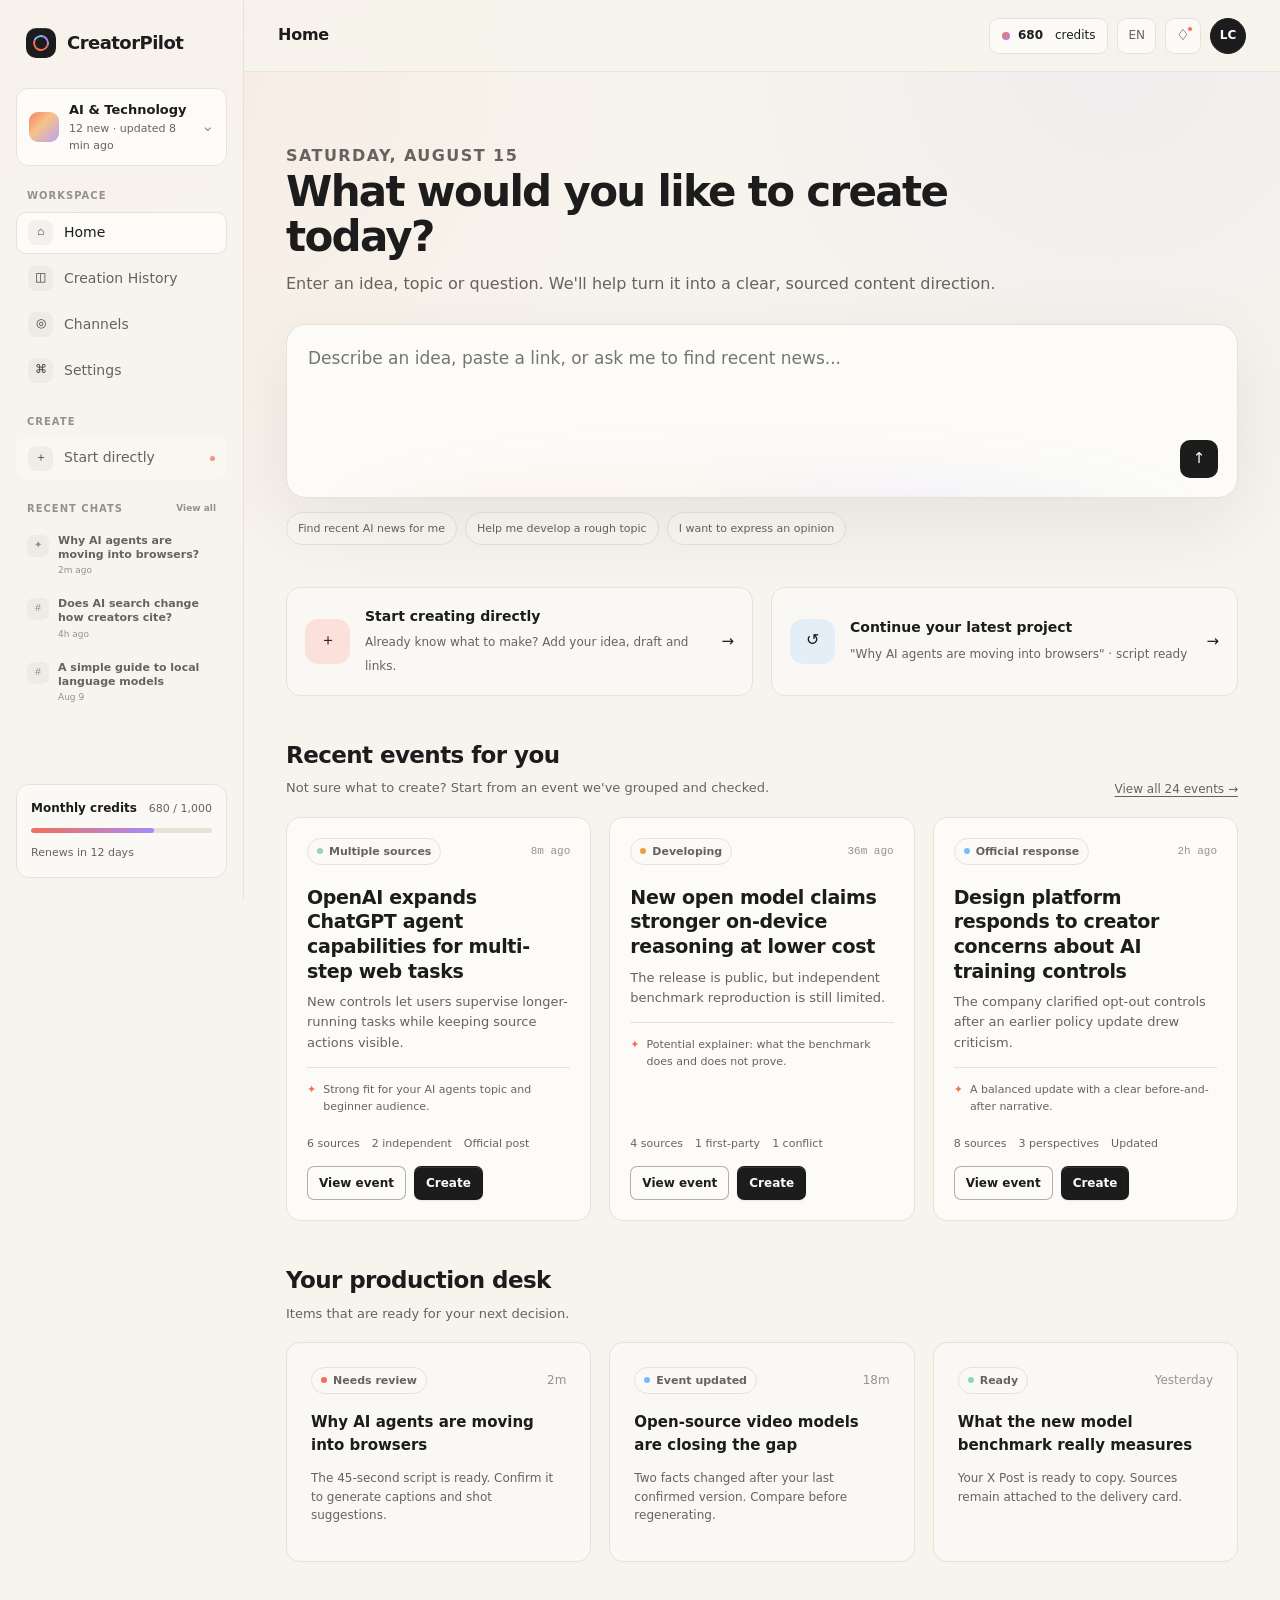
==== index.html @ 2d54c9e5 "Publish CreatorPilot prototype" ====
<!doctype html>
<html lang="en">
<head>
  <meta charset="utf-8">
  <meta name="viewport" content="width=device-width, initial-scale=1">
  <title>Home · CreatorPilot</title>
  <link rel="stylesheet" href="styles.css">
</head>
<body>
  <div class="app-shell" data-page="home">
    <aside id="sidebar"></aside>
    <div class="main-shell">
      <header id="topbar"></header>
      <main class="page">
        <section class="hero-home">
          <div class="hello">
            <p class="eyebrow">Saturday, August 15</p>
            <h2>What would you like to create today?</h2>
            <p>Enter an idea, topic or question. We'll help turn it into a clear, sourced content direction.</p>
          </div>
          <form class="chat-composer" action="chat.html">
            <textarea class="composer-input" aria-label="What would you like to create?" placeholder="Describe an idea, paste a link, or ask me to find recent news..."></textarea>
            <div class="composer-bottom only-send">
              <button class="send-button" type="submit" aria-label="Send">↑</button>
            </div>
          </form>
          <div class="prompt-row" aria-label="Suggested prompts">
            <button class="prompt-chip" data-fill-prompt>Find recent AI news for me</button>
            <button class="prompt-chip" data-fill-prompt>Help me develop a rough topic</button>
            <button class="prompt-chip" data-fill-prompt>I want to express an opinion</button>
          </div>
        </section>

        <div class="grid grid-2">
          <a class="card hover-card quick-action" href="direct-create.html">
            <span class="quick-icon coral">＋</span>
            <span class="quick-copy"><strong>Start creating directly</strong><span>Already know what to make? Add your idea, draft and links.</span></span>
            <span>→</span>
          </a>
          <a class="card hover-card quick-action" href="history.html">
            <span class="quick-icon sky">↺</span>
            <span class="quick-copy"><strong>Continue your latest project</strong><span>"Why AI agents are moving into browsers" · script ready</span></span>
            <span>→</span>
          </a>
        </div>

        <div class="section-head">
          <div><h3>Recent events for you</h3><p>Not sure what to create? Start from an event we've grouped and checked.</p></div>
          <a class="text-link" href="events.html">View all 24 events →</a>
        </div>
        <section class="grid grid-3">
          <article class="card card-solid event-card hover-card">
            <div class="event-meta"><span class="badge mint">Multiple sources</span><span class="micro faint mono">8m ago</span></div>
            <h4>OpenAI expands ChatGPT agent capabilities for multi-step web tasks</h4>
            <p>New controls let users supervise longer-running tasks while keeping source actions visible.</p>
            <div class="reason"><b>✦</b><span>Strong fit for your AI agents topic and beginner audience.</span></div>
            <div class="event-stats"><span>6 sources</span><span>2 independent</span><span>Official post</span></div>
            <div class="event-actions"><a class="btn btn-secondary btn-sm" href="event-detail.html">View event</a><a class="btn btn-primary btn-sm" href="direction.html">Create</a></div>
          </article>
          <article class="card card-solid event-card hover-card">
            <div class="event-meta"><span class="badge amber">Developing</span><span class="micro faint mono">36m ago</span></div>
            <h4>New open model claims stronger on-device reasoning at lower cost</h4>
            <p>The release is public, but independent benchmark reproduction is still limited.</p>
            <div class="reason"><b>✦</b><span>Potential explainer: what the benchmark does and does not prove.</span></div>
            <div class="event-stats"><span>4 sources</span><span>1 first-party</span><span>1 conflict</span></div>
            <div class="event-actions"><a class="btn btn-secondary btn-sm" href="event-detail.html">View event</a><a class="btn btn-primary btn-sm" href="direction.html">Create</a></div>
          </article>
          <article class="card card-solid event-card hover-card">
            <div class="event-meta"><span class="badge sky">Official response</span><span class="micro faint mono">2h ago</span></div>
            <h4>Design platform responds to creator concerns about AI training controls</h4>
            <p>The company clarified opt-out controls after an earlier policy update drew criticism.</p>
            <div class="reason"><b>✦</b><span>A balanced update with a clear before-and-after narrative.</span></div>
            <div class="event-stats"><span>8 sources</span><span>3 perspectives</span><span>Updated</span></div>
            <div class="event-actions"><a class="btn btn-secondary btn-sm" href="event-detail.html">View event</a><a class="btn btn-primary btn-sm" href="direction.html">Create</a></div>
          </article>
        </section>

        <div class="section-head"><div><h3>Your production desk</h3><p>Items that are ready for your next decision.</p></div></div>
        <section class="grid grid-3">
          <a class="card card-pad hover-card" href="video-delivery.html">
            <div class="row-between"><span class="badge coral">Needs review</span><span class="small faint">2m</span></div>
            <h4 style="margin:17px 0 6px">Why AI agents are moving into browsers</h4>
            <p class="small muted">The 45-second script is ready. Confirm it to generate captions and shot suggestions.</p>
          </a>
          <a class="card card-pad hover-card" href="project.html">
            <div class="row-between"><span class="badge sky">Event updated</span><span class="small faint">18m</span></div>
            <h4 style="margin:17px 0 6px">Open-source video models are closing the gap</h4>
            <p class="small muted">Two facts changed after your last confirmed version. Compare before regenerating.</p>
          </a>
          <a class="card card-pad hover-card" href="x-delivery.html">
            <div class="row-between"><span class="badge mint">Ready</span><span class="small faint">Yesterday</span></div>
            <h4 style="margin:17px 0 6px">What the new model benchmark really measures</h4>
            <p class="small muted">Your X Post is ready to copy. Sources remain attached to the delivery card.</p>
          </a>
        </section>
      </main>
    </div>
  </div>
  <script src="app.js"></script>
</body>
</html>
---- styles.css ----
:root {
  --canvas: #f7f4ed;
  --surface: #fcfbf8;
  --surface-soft: #f1eee7;
  --ink: #1c1c1c;
  --ink-strong: rgba(28, 28, 28, 0.83);
  --ink-muted: #66635f;
  --ink-faint: rgba(28, 28, 28, 0.46);
  --line: #e6e2d9;
  --line-strong: rgba(28, 28, 28, 0.34);
  --coral: #f36f56;
  --coral-soft: #fbe1d9;
  --peach: #f5b66e;
  --lilac: #a78bfa;
  --sky: #77bdfb;
  --mint: #8fd6b5;
  --amber: #e9a23b;
  --danger: #d95555;
  --sidebar: 244px;
  --topbar: 72px;
  --shadow-product: 0 24px 80px rgba(28, 28, 28, 0.08);
  --shadow-float: 0 12px 36px rgba(28, 28, 28, 0.1);
  --font-sans: Manrope, Inter, "Noto Sans SC", "PingFang SC", "Microsoft YaHei", system-ui, sans-serif;
  --font-mono: "IBM Plex Mono", "SFMono-Regular", Consolas, monospace;
}

* { box-sizing: border-box; }

html { min-width: 1100px; background: var(--canvas); }

body {
  margin: 0;
  color: var(--ink);
  background:
    radial-gradient(circle at 9% 4%, rgba(243, 111, 86, 0.07), transparent 26%),
    radial-gradient(circle at 87% 3%, rgba(167, 139, 250, 0.07), transparent 24%),
    var(--canvas);
  font-family: var(--font-sans);
  font-size: 15px;
  line-height: 1.55;
  -webkit-font-smoothing: antialiased;
}

a { color: inherit; text-decoration: none; }
button, input, textarea, select { font: inherit; }
button, a, [role="button"] { -webkit-tap-highlight-color: transparent; }
button { color: inherit; }

:focus-visible {
  outline: none;
  box-shadow: 0 0 0 3px rgba(119, 189, 251, 0.35) !important;
}

.app-shell { min-height: 100vh; }

.sidebar {
  position: fixed;
  inset: 0 auto 0 0;
  z-index: 30;
  width: var(--sidebar);
  padding: 22px 16px;
  border-right: 1px solid var(--line);
  background: rgba(247, 244, 237, 0.93);
  backdrop-filter: blur(18px);
}

.brand {
  display: flex;
  align-items: center;
  gap: 11px;
  height: 42px;
  padding: 0 10px;
  font-size: 18px;
  font-weight: 700;
  letter-spacing: -0.03em;
}

.brand-mark {
  position: relative;
  display: grid;
  width: 30px;
  height: 30px;
  place-items: center;
  overflow: hidden;
  border-radius: 10px;
  color: #fff;
  background: var(--ink);
  box-shadow: inset 0 0.5px 0 rgba(255,255,255,.28);
}

.brand-mark::after {
  content: "";
  width: 12px;
  height: 12px;
  border: 2px solid var(--coral);
  border-top-color: var(--sky);
  border-right-color: var(--lilac);
  border-radius: 50%;
  transform: rotate(-24deg);
}

.workspace-switcher {
  display: flex;
  align-items: center;
  gap: 10px;
  width: 100%;
  margin: 24px 0 18px;
  padding: 11px 12px;
  border: 1px solid var(--line);
  border-radius: 12px;
  background: var(--surface);
  cursor: pointer;
  text-align: left;
}

.workspace-dot {
  width: 30px;
  height: 30px;
  border-radius: 9px;
  background:
    linear-gradient(135deg, rgba(243,111,86,.88), rgba(245,182,110,.82) 42%, rgba(167,139,250,.8));
}

.workspace-copy { min-width: 0; flex: 1; }
.workspace-copy strong, .workspace-copy span { display: block; }
.workspace-copy strong { font-size: 13px; font-weight: 650; }
.workspace-copy span { color: var(--ink-muted); font-size: 11px; }

.nav-label {
  margin: 22px 11px 8px;
  color: var(--ink-faint);
  font-size: 10px;
  font-weight: 700;
  letter-spacing: .1em;
  text-transform: uppercase;
}

.nav-label-row { display: flex; align-items: center; justify-content: space-between; gap: 8px; }
.nav-label-row a { color: var(--ink-faint); font-size: 9px; font-weight: 650; letter-spacing: 0; text-transform: none; }
.nav-label-row a:hover { color: var(--ink); }

.nav-list { display: grid; gap: 4px; }

.nav-item {
  display: flex;
  align-items: center;
  gap: 11px;
  min-height: 42px;
  padding: 0 11px;
  border: 1px solid transparent;
  border-radius: 10px;
  color: var(--ink-muted);
  font-size: 14px;
  font-weight: 520;
  transition: 140ms ease;
}

.nav-item:hover { color: var(--ink); background: rgba(28,28,28,.035); }
.nav-item.active { color: var(--ink); border-color: var(--line); background: var(--surface); }
.nav-item.pinned-create { position: relative; background: rgba(252,251,248,.5); }
.nav-item.pinned-create::after { content: ""; position: absolute; right: 11px; width: 5px; height: 5px; border-radius: 50%; background: var(--coral); opacity: .72; }

.nav-icon {
  display: grid;
  width: 25px;
  height: 25px;
  place-items: center;
  border-radius: 8px;
  color: var(--ink-strong);
  background: rgba(28,28,28,.045);
  font-family: var(--font-mono);
  font-size: 12px;
}

.session-list { display: grid; gap: 3px; }
.session-item { display: flex; align-items: flex-start; gap: 9px; min-height: 48px; padding: 8px 10px; border: 1px solid transparent; border-radius: 10px; color: var(--ink-muted); transition: 140ms ease; }
.session-item:hover { color: var(--ink); background: rgba(28,28,28,.035); }
.session-item.active { color: var(--ink); border-color: var(--line); background: var(--surface); }
.session-icon { display: grid; flex: none; width: 22px; height: 22px; margin-top: 1px; place-items: center; border-radius: 7px; color: var(--ink-faint); background: rgba(28,28,28,.045); font: 10px/1 var(--font-mono); }
.session-item.active .session-icon { color: #fff; background: var(--ink); }
.session-copy { min-width: 0; flex: 1; }
.session-copy strong { display: -webkit-box; overflow: hidden; font-size: 11px; font-weight: 580; line-height: 1.3; -webkit-box-orient: vertical; -webkit-line-clamp: 2; }
.session-copy small { display: block; margin-top: 3px; color: var(--ink-faint); font-size: 9px; line-height: 1.2; }

.sidebar-footer { position: absolute; inset: auto 16px 22px; }
.usage-mini { padding: 14px; border: 1px solid var(--line); border-radius: 13px; background: rgba(252,251,248,.72); }
.usage-mini .row { display: flex; align-items: baseline; justify-content: space-between; }
.usage-mini strong { font-size: 12px; }
.usage-mini span { color: var(--ink-muted); font-size: 11px; }
.meter { height: 5px; margin: 10px 0 7px; overflow: hidden; border-radius: 99px; background: var(--line); }
.meter > i { display: block; width: 68%; height: 100%; border-radius: inherit; background: linear-gradient(90deg, var(--coral), var(--lilac)); }

.main-shell { min-height: 100vh; margin-left: var(--sidebar); }

.topbar {
  position: sticky;
  top: 0;
  z-index: 25;
  display: flex;
  align-items: center;
  justify-content: space-between;
  height: var(--topbar);
  padding: 0 34px;
  border-bottom: 1px solid rgba(230,226,217,.82);
  background: rgba(247,244,237,.82);
  backdrop-filter: blur(18px);
}

.page-context { display: flex; align-items: center; gap: 10px; }
.page-context h1 { margin: 0; font-size: 16px; font-weight: 650; letter-spacing: -.015em; }
.page-context .crumb { color: var(--ink-faint); }
.top-actions { display: flex; align-items: center; gap: 9px; }

.credits-pill, .top-icon, .language-toggle, .avatar {
  display: inline-flex;
  align-items: center;
  justify-content: center;
  min-height: 36px;
  border: 1px solid var(--line);
  background: rgba(252,251,248,.85);
}

.credits-pill { gap: 8px; padding: 0 12px; border-radius: 9px; font-size: 12px; }
.credits-gem { width: 8px; height: 8px; border-radius: 50%; background: linear-gradient(135deg, var(--coral), var(--lilac)); }
.top-icon { position: relative; width: 36px; border-radius: 9px; cursor: pointer; }
.top-icon .ping { position: absolute; top: 7px; right: 7px; width: 6px; height: 6px; border: 1px solid var(--surface); border-radius: 50%; background: var(--coral); }
.language-toggle { padding: 0 10px; border-radius: 9px; color: var(--ink-muted); font-size: 12px; cursor: pointer; }
.avatar { width: 36px; border-color: var(--ink); border-radius: 50%; color: #fff; background: var(--ink); font-size: 12px; font-weight: 650; }

.page { width: min(1280px, calc(100vw - var(--sidebar))); margin: 0 auto; padding: 38px 42px 72px; }
.page.narrow { max-width: 1040px; }
.page.compact { max-width: 920px; }

.page-heading { display: flex; align-items: flex-end; justify-content: space-between; gap: 24px; margin-bottom: 30px; }
.page-heading h2 { margin: 0 0 6px; font-size: 34px; font-weight: 620; line-height: 1.12; letter-spacing: -.035em; }
.page-heading p { max-width: 670px; margin: 0; color: var(--ink-muted); font-size: 15px; }
.page-heading .actions { flex: none; }

.eyebrow { margin: 0 0 10px; color: var(--coral); font-size: 11px; font-weight: 750; letter-spacing: .09em; text-transform: uppercase; }
.section-title { margin: 0; font-size: 24px; font-weight: 610; line-height: 1.2; letter-spacing: -.025em; }
.section-copy { margin: 8px 0 0; color: var(--ink-muted); }

.btn {
  display: inline-flex;
  align-items: center;
  justify-content: center;
  gap: 8px;
  min-height: 42px;
  padding: 0 17px;
  border: 1px solid transparent;
  border-radius: 7px;
  background: transparent;
  cursor: pointer;
  font-size: 13px;
  font-weight: 600;
  transition: transform 140ms ease, box-shadow 140ms ease, background 140ms ease, border-color 140ms ease;
}

.btn:hover { transform: translateY(-1px); }
.btn:active { transform: translateY(0); opacity: .86; }
.btn-primary { color: #fcfbf8; background: var(--ink); box-shadow: inset 0 .5px 0 rgba(255,255,255,.24), inset 0 0 0 .5px rgba(0,0,0,.22), 0 1px 2px rgba(0,0,0,.08); }
.btn-secondary { border-color: var(--line-strong); background: rgba(252,251,248,.45); }
.btn-secondary:hover { background: rgba(28,28,28,.04); }
.btn-soft { border-color: var(--line); background: var(--surface-soft); }
.btn-coral { color: #fff; background: var(--coral); }
.btn-danger { color: var(--danger); border-color: rgba(217,85,85,.3); background: rgba(217,85,85,.05); }
.btn-block { width: 100%; }
.btn-lg { min-height: 50px; padding: 0 22px; font-size: 15px; }
.btn-sm { min-height: 34px; padding: 0 11px; font-size: 12px; }
.btn[disabled], .btn.disabled { opacity: .42; pointer-events: none; }

.card { border: 1px solid var(--line); border-radius: 14px; background: rgba(252,251,248,.7); }
.card-solid { background: var(--surface); }
.card-pad { padding: 24px; }
.card-lg { border-radius: 18px; }
.hover-card { transition: 160ms ease; }
.hover-card:hover { transform: translateY(-2px); border-color: rgba(28,28,28,.25); background: var(--surface); }

.grid { display: grid; gap: 18px; }
.grid-2 { grid-template-columns: repeat(2, minmax(0, 1fr)); }
.grid-3 { grid-template-columns: repeat(3, minmax(0, 1fr)); }
.grid-4 { grid-template-columns: repeat(4, minmax(0, 1fr)); }
.split-58 { display: grid; grid-template-columns: minmax(0, 5fr) minmax(0, 8fr); gap: 24px; }
.split-73 { display: grid; grid-template-columns: minmax(0, 7fr) minmax(0, 3fr); gap: 24px; }
.stack { display: grid; gap: 16px; }
.stack-lg { display: grid; gap: 24px; }
.row { display: flex; align-items: center; }
.row-between { display: flex; align-items: center; justify-content: space-between; gap: 16px; }
.wrap { flex-wrap: wrap; }

.muted { color: var(--ink-muted); }
.faint { color: var(--ink-faint); }
.small { font-size: 12px; }
.micro { font-size: 11px; }
.mono { font-family: var(--font-mono); }
.text-coral { color: var(--coral); }
.text-mint { color: #27795a; }
.text-amber { color: #a26810; }
.strong { font-weight: 650; }

.badge {
  display: inline-flex;
  align-items: center;
  justify-content: center;
  gap: 6px;
  min-height: 27px;
  padding: 0 9px;
  border: 1px solid var(--line);
  border-radius: 999px;
  color: var(--ink-muted);
  background: rgba(252,251,248,.8);
  font-size: 11px;
  font-weight: 580;
  line-height: 1;
  white-space: nowrap;
}

.badge::before { content: ""; width: 6px; height: 6px; border-radius: 50%; background: var(--ink-faint); }
.badge.sky::before { background: var(--sky); }
.badge.mint::before { background: var(--mint); }
.badge.coral::before { background: var(--coral); }
.badge.amber::before { background: var(--amber); }
.badge.lilac::before { background: var(--lilac); }
.badge.danger::before { background: var(--danger); }
.badge.no-dot::before { display: none; }
.badge.fill-mint { color: #215b46; border-color: rgba(68,153,113,.18); background: rgba(143,214,181,.22); }
.badge.fill-amber { color: #7c5112; border-color: rgba(233,162,59,.22); background: rgba(233,162,59,.14); }
.badge.fill-coral { color: #963825; border-color: rgba(243,111,86,.2); background: rgba(243,111,86,.12); }

.field { display: grid; gap: 7px; }
.field label { font-size: 12px; font-weight: 650; }
.field .hint { color: var(--ink-muted); font-size: 11px; }
.input, .textarea, .select {
  width: 100%;
  min-height: 44px;
  padding: 10px 13px;
  border: 1px solid var(--line);
  border-radius: 8px;
  outline: none;
  color: var(--ink);
  background: rgba(252,251,248,.82);
}
.textarea { min-height: 116px; resize: vertical; line-height: 1.6; }
.input::placeholder, .textarea::placeholder { color: rgba(102,99,95,.68); }
.input:focus, .textarea:focus, .select:focus { border-color: rgba(119,189,251,.9); box-shadow: 0 0 0 3px rgba(119,189,251,.25); }

.divider { height: 1px; margin: 24px 0; background: var(--line); }

.hero-home { position: relative; padding: 22px 0 42px; }
.hello { margin-bottom: 28px; }
.hello h2 { max-width: 720px; margin: 0; font-size: 42px; font-weight: 610; line-height: 1.08; letter-spacing: -.04em; }
.hello p { margin: 12px 0 0; color: var(--ink-muted); font-size: 16px; }

.chat-composer {
  position: relative;
  overflow: hidden;
  padding: 19px;
  border: 1px solid var(--line);
  border-radius: 20px;
  background: var(--surface);
  box-shadow: var(--shadow-product);
}
.chat-composer::before {
  content: "";
  position: absolute;
  inset: auto 8% -75% 8%;
  height: 130px;
  border-radius: 50%;
  background: linear-gradient(90deg, rgba(243,111,86,.18), rgba(245,182,110,.14), rgba(167,139,250,.16), rgba(119,189,251,.14));
  filter: blur(36px);
  pointer-events: none;
}
.composer-input { position: relative; width: 100%; min-height: 88px; border: 0; outline: none; resize: none; color: var(--ink); background: transparent; font-size: 17px; line-height: 1.5; }
.composer-bottom { position: relative; display: flex; align-items: center; justify-content: space-between; gap: 18px; }
.composer-bottom.only-send { justify-content: flex-end; }
.composer-tools { display: flex; align-items: center; gap: 7px; }
.tool-chip { display: inline-flex; align-items: center; gap: 7px; min-height: 34px; padding: 0 10px; border: 1px solid var(--line); border-radius: 8px; color: var(--ink-muted); background: var(--canvas); font-size: 12px; }
.send-button { display: grid; width: 38px; height: 38px; place-items: center; border: 0; border-radius: 10px; color: white; background: var(--ink); cursor: pointer; }

.prompt-row { display: flex; flex-wrap: wrap; gap: 8px; margin-top: 14px; }
.prompt-chip { padding: 7px 11px; border: 1px solid var(--line); border-radius: 999px; color: var(--ink-muted); background: rgba(252,251,248,.5); cursor: pointer; font-size: 11px; transition: 140ms; }
.prompt-chip:hover { color: var(--ink); border-color: var(--line-strong); background: var(--surface); }

.quick-action { display: flex; align-items: center; gap: 15px; min-height: 92px; padding: 18px; }
.quick-icon { display: grid; flex: none; width: 45px; height: 45px; place-items: center; border-radius: 13px; font-family: var(--font-mono); font-size: 16px; background: var(--surface-soft); }
.quick-icon.coral { background: var(--coral-soft); }
.quick-icon.sky { background: rgba(119,189,251,.17); }
.quick-copy { flex: 1; }
.quick-copy strong { display: block; margin-bottom: 3px; font-size: 14px; }
.quick-copy span { color: var(--ink-muted); font-size: 12px; }

.section-head { display: flex; align-items: flex-end; justify-content: space-between; gap: 20px; margin: 42px 0 18px; }
.section-head h3 { margin: 0; font-size: 23px; font-weight: 610; letter-spacing: -.025em; }
.section-head p { margin: 5px 0 0; color: var(--ink-muted); font-size: 13px; }
.text-link { color: var(--ink-muted); font-size: 12px; text-decoration: underline; text-underline-offset: 3px; }

.event-card { display: flex; flex-direction: column; min-height: 292px; padding: 20px; }
.event-meta { display: flex; align-items: center; justify-content: space-between; gap: 8px; }
.event-card h4 { margin: 20px 0 9px; font-size: 19px; font-weight: 570; line-height: 1.3; letter-spacing: -.018em; }
.event-card p { margin: 0; color: var(--ink-muted); font-size: 13px; }
.event-stats { display: flex; align-items: center; gap: 12px; margin-top: auto; padding-top: 20px; color: var(--ink-muted); font-size: 11px; }
.event-actions { display: flex; gap: 8px; margin-top: 14px; }
.reason { display: flex; gap: 7px; margin-top: 14px; padding-top: 13px; border-top: 1px solid var(--line); color: var(--ink-muted); font-size: 11px; }
.reason b { color: var(--coral); }

.filter-bar { display: flex; align-items: center; gap: 9px; margin-bottom: 22px; }
.filter-bar .search { flex: 1; }
.filter-button { min-height: 40px; padding: 0 13px; border: 1px solid var(--line); border-radius: 8px; background: var(--surface); cursor: pointer; font-size: 12px; }
.filter-button.active { color: white; border-color: var(--ink); background: var(--ink); }

.summary-panel { padding: 28px; }
.summary-panel h2 { margin: 14px 0 11px; font-size: 29px; font-weight: 610; line-height: 1.23; letter-spacing: -.03em; }
.summary-panel > p { color: var(--ink-muted); }
.timeline { display: grid; gap: 0; }
.timeline-item { position: relative; display: grid; grid-template-columns: 92px 1fr; gap: 18px; padding: 0 0 26px; }
.timeline-item:last-child { padding-bottom: 0; }
.timeline-item::before { content: ""; position: absolute; top: 9px; bottom: -9px; left: 101px; width: 1px; background: var(--line); }
.timeline-item:last-child::before { display: none; }
.timeline-time { padding-top: 1px; color: var(--ink-faint); font: 11px/1.4 var(--font-mono); text-align: right; }
.timeline-content { position: relative; padding-left: 20px; }
.timeline-content::before { content: ""; position: absolute; top: 5px; left: -4px; width: 8px; height: 8px; border: 2px solid var(--canvas); border-radius: 50%; background: var(--sky); }
.timeline-content strong { display: block; margin-bottom: 3px; font-size: 13px; }
.timeline-content p { margin: 0; color: var(--ink-muted); font-size: 12px; }

.source-card { padding: 18px; }
.source-top { display: flex; align-items: flex-start; gap: 11px; }
.source-logo { display: grid; flex: none; width: 34px; height: 34px; place-items: center; overflow: hidden; border: 1px solid var(--line); border-radius: 10px; color: var(--ink); background: #fff; font-size: 11px; font-weight: 750; }
.source-logo img { display: block; width: 21px; height: 21px; object-fit: contain; }
.source-logo-locked { color: var(--ink-muted); background: var(--surface-soft); font-family: var(--font-mono); }
.link-add-button { min-width: 78px; flex: none; padding-inline: 12px; font-size: 11px; white-space: nowrap; }
.source-head { flex: 1; }
.source-head strong { display: block; font-size: 13px; }
.source-head span { color: var(--ink-muted); font-size: 10px; }
.source-card p { margin: 13px 0; color: var(--ink-strong); font-size: 12px; }
.source-bottom { display: flex; align-items: center; justify-content: space-between; gap: 10px; }

.insight-box { padding: 18px; border: 1px solid rgba(119,189,251,.3); border-radius: 13px; background: rgba(119,189,251,.08); }
.insight-box strong { display: block; margin-bottom: 5px; font-size: 12px; }
.insight-box p { margin: 0; color: var(--ink-muted); font-size: 12px; }
.warning-box { padding: 16px; border: 1px solid rgba(233,162,59,.3); border-radius: 12px; background: rgba(233,162,59,.08); }
.warning-box strong { display: block; margin-bottom: 4px; font-size: 12px; }
.warning-box p { margin: 0; color: var(--ink-muted); font-size: 11px; }

.chat-layout { display: grid; grid-template-columns: minmax(0, 1fr) 330px; min-height: calc(100vh - var(--topbar)); }
.chat-main { display: flex; flex-direction: column; min-width: 0; padding: 30px 34px; }
.chat-side { padding: 28px 24px; border-left: 1px solid var(--line); background: rgba(252,251,248,.38); }
.chat-thread { width: min(760px, 100%); margin: 0 auto; }
.message { display: grid; grid-template-columns: 34px 1fr; gap: 12px; margin-bottom: 23px; }
.message-avatar { display: grid; width: 34px; height: 34px; place-items: center; border-radius: 10px; background: var(--surface); font-size: 11px; font-weight: 700; }
.message.user .message-avatar { color: white; background: var(--ink); }
.message-body { padding-top: 4px; }
.message-body strong { display: block; margin-bottom: 5px; font-size: 12px; }
.message-body p { margin: 0 0 10px; color: var(--ink-strong); }
.message-body ul { margin: 8px 0; padding-left: 20px; color: var(--ink-muted); }
.chat-bottom { position: sticky; bottom: 0; width: min(760px, 100%); margin: auto auto 0; padding-top: 20px; background: linear-gradient(transparent, var(--canvas) 28%); }
.chat-bottom .chat-composer { padding: 13px; border-radius: 14px; box-shadow: 0 12px 38px rgba(28,28,28,.08); }
.chat-bottom .composer-input { min-height: 52px; font-size: 14px; }

.direction-mini { padding: 18px; border: 1px solid var(--line); border-radius: 14px; background: var(--surface); }
.direction-mini h3 { margin: 0 0 15px; font-size: 15px; }
.kv-list { display: grid; gap: 13px; }
.kv span { display: block; color: var(--ink-faint); font-size: 10px; font-weight: 650; letter-spacing: .05em; text-transform: uppercase; }
.kv strong { display: block; margin-top: 3px; font-size: 12px; font-weight: 580; }
.completion { display: flex; align-items: center; gap: 12px; margin: 18px 0; }
.completion-ring { display: grid; width: 42px; height: 42px; place-items: center; border-radius: 50%; background: conic-gradient(var(--mint) 0 84%, var(--line) 84%); }
.completion-ring::after { content: "84%"; display: grid; width: 31px; height: 31px; place-items: center; border-radius: 50%; background: var(--surface); font-size: 9px; font-weight: 700; }
.completion strong, .completion span { display: block; }
.completion strong { font-size: 12px; }
.completion span { color: var(--ink-muted); font-size: 10px; }

.stepper { display: flex; align-items: center; margin-bottom: 26px; }
.step { display: flex; align-items: center; flex: 1; color: var(--ink-faint); font-size: 11px; font-weight: 600; }
.step::after { content: ""; height: 1px; flex: 1; margin: 0 10px; background: var(--line); }
.step:last-child { flex: none; }
.step:last-child::after { display: none; }
.step-num { display: grid; width: 24px; height: 24px; margin-right: 7px; place-items: center; border: 1px solid var(--line); border-radius: 50%; background: var(--surface); font: 10px var(--font-mono); }
.step.active { color: var(--ink); }
.step.active .step-num { color: white; border-color: var(--ink); background: var(--ink); }
.step.done .step-num { color: var(--ink); border-color: rgba(143,214,181,.8); background: rgba(143,214,181,.5); }

.choice-card { position: relative; display: block; padding: 22px; cursor: pointer; }
.choice-card input { position: absolute; opacity: 0; pointer-events: none; }
.choice-card:hover, .choice-card.selected, .choice-card:has(input:checked) { border-color: var(--ink); background: var(--surface); }
.choice-icon { display: grid; width: 44px; height: 44px; margin-bottom: 18px; place-items: center; border-radius: 13px; background: var(--surface-soft); font-family: var(--font-mono); font-size: 16px; }
.choice-card h3 { margin: 0 0 7px; font-size: 17px; font-weight: 610; }
.choice-card p { margin: 0; color: var(--ink-muted); font-size: 12px; }
.choice-meta { display: flex; gap: 7px; margin-top: 16px; }
.check-dot { position: absolute; top: 16px; right: 16px; display: grid; width: 21px; height: 21px; place-items: center; border: 1px solid var(--line); border-radius: 50%; color: white; font-size: 11px; }
.choice-card:has(input:checked) .check-dot, .choice-card.selected .check-dot { border-color: var(--ink); background: var(--ink); }

.info-package { display: grid; gap: 10px; }
.info-row { display: flex; align-items: center; gap: 12px; padding: 12px; border: 1px solid var(--line); border-radius: 10px; background: rgba(252,251,248,.65); }
.check { display: grid; flex: none; width: 21px; height: 21px; place-items: center; border: 1px solid var(--line); border-radius: 6px; background: var(--surface); font-size: 11px; }
.check.checked { color: white; border-color: var(--ink); background: var(--ink); }
.info-row .copy { min-width: 0; flex: 1; }
.info-row strong { display: block; overflow: hidden; font-size: 12px; text-overflow: ellipsis; white-space: nowrap; }
.info-row span { display: block; color: var(--ink-muted); font-size: 10px; }

.sticky-actions { position: sticky; bottom: 18px; z-index: 12; display: flex; align-items: center; justify-content: space-between; gap: 18px; margin-top: 30px; padding: 14px 16px; border: 1px solid var(--line); border-radius: 13px; background: rgba(252,251,248,.92); box-shadow: 0 12px 34px rgba(28,28,28,.08); backdrop-filter: blur(14px); }
.sticky-actions p { margin: 0; color: var(--ink-muted); font-size: 11px; }
.sticky-actions .actions { display: flex; gap: 8px; }

.spec-tabs, .tabs { display: flex; gap: 4px; padding: 4px; border: 1px solid var(--line); border-radius: 10px; background: var(--surface-soft); }
.tab { flex: 1; min-height: 34px; padding: 0 10px; border: 0; border-radius: 7px; color: var(--ink-muted); background: transparent; cursor: pointer; font-size: 11px; font-weight: 600; }
.tab.active { color: var(--ink); background: var(--surface); box-shadow: 0 1px 3px rgba(28,28,28,.08); }
.tab-panel { display: none; }
.tab-panel.active { display: block; }

.credit-preview { display: flex; align-items: center; gap: 13px; padding: 14px; border: 1px solid rgba(167,139,250,.25); border-radius: 12px; background: rgba(167,139,250,.08); }
.credit-preview .gem { display: grid; width: 36px; height: 36px; place-items: center; border-radius: 11px; background: rgba(167,139,250,.18); }
.credit-preview strong, .credit-preview span { display: block; }
.credit-preview strong { font-size: 12px; }
.credit-preview span { color: var(--ink-muted); font-size: 10px; }

.delivery-header { padding: 24px 26px; }
.delivery-icon { display: grid; width: 46px; height: 46px; place-items: center; border-radius: 14px; color: white; background: var(--ink); font-size: 18px; }
.delivery-title { flex: 1; }
.delivery-title h2 { margin: 0 0 3px; font-size: 21px; font-weight: 620; letter-spacing: -.02em; }
.delivery-title p { margin: 0; color: var(--ink-muted); font-size: 11px; }
.delivery-body { padding: 26px; border-top: 1px solid var(--line); }
.post-preview { padding: 28px; border: 1px solid var(--line); border-radius: 14px; background: white; }
.post-author { display: flex; align-items: center; gap: 10px; margin-bottom: 18px; }
.post-avatar { display: grid; width: 38px; height: 38px; place-items: center; border-radius: 50%; color: white; background: var(--ink); font-size: 12px; }
.post-author strong, .post-author span { display: block; }
.post-author strong { font-size: 12px; }
.post-author span { color: var(--ink-muted); font-size: 10px; }
.post-text { color: #161616; font-size: 16px; line-height: 1.58; white-space: pre-line; }
.post-stats { display: flex; gap: 20px; margin-top: 20px; padding-top: 13px; border-top: 1px solid #eee; color: #737373; font-size: 11px; }

.version-bar { display: flex; align-items: center; gap: 8px; }
.version-pill { min-height: 30px; padding: 0 10px; border: 1px solid var(--line); border-radius: 7px; color: var(--ink-muted); background: var(--surface); font-size: 11px; }

.agent-rail { display: grid; grid-template-columns: repeat(6, minmax(0, 1fr)); margin-bottom: 24px; padding: 17px; border: 1px solid var(--line); border-radius: 13px; background: rgba(252,251,248,.6); }
.agent-node { position: relative; display: grid; justify-items: center; gap: 7px; text-align: center; }
.agent-node::after { content: ""; position: absolute; top: 15px; left: calc(50% + 17px); width: calc(100% - 34px); height: 1px; background: var(--line); }
.agent-node:last-child::after { display: none; }
.agent-dot { position: relative; z-index: 2; display: grid; width: 30px; height: 30px; place-items: center; border: 1px solid var(--line); border-radius: 10px; background: var(--surface); font: 10px var(--font-mono); }
.agent-node.done .agent-dot { border-color: rgba(143,214,181,.5); background: rgba(143,214,181,.3); }
.agent-node.active .agent-dot { color: white; border-color: var(--lilac); background: var(--lilac); box-shadow: 0 0 0 5px rgba(167,139,250,.12); }
.agent-node span { color: var(--ink-muted); font-size: 9px; }

.script-card { overflow: hidden; }
.script-toolbar { display: flex; align-items: center; justify-content: space-between; gap: 14px; padding: 14px 18px; border-bottom: 1px solid var(--line); }
.script-lines { counter-reset: line; }
.script-line { display: grid; grid-template-columns: 52px 1fr 120px; gap: 14px; padding: 16px 18px; border-bottom: 1px solid var(--line); }
.script-line:last-child { border-bottom: 0; }
.timecode { color: var(--ink-faint); font: 10px/1.6 var(--font-mono); }
.script-line p { margin: 0; font-size: 13px; line-height: 1.65; }
.shot { color: var(--ink-muted); font-size: 10px; line-height: 1.5; }
.script-line.flagged { background: rgba(233,162,59,.06); }

.subcard { overflow: hidden; }
.subcard-head { display: flex; align-items: center; justify-content: space-between; gap: 14px; padding: 17px 19px; }
.subcard-head strong { font-size: 14px; }
.subcard-body { padding: 18px 19px; border-top: 1px solid var(--line); }
.file-list { display: grid; gap: 8px; }
.file-item { display: flex; align-items: center; gap: 10px; padding: 11px; border: 1px solid var(--line); border-radius: 9px; background: rgba(252,251,248,.6); }
.file-icon { display: grid; width: 30px; height: 30px; place-items: center; border-radius: 8px; background: var(--surface-soft); font: 9px var(--font-mono); }
.file-item .copy { flex: 1; }
.file-item strong, .file-item span { display: block; }
.file-item strong { font-size: 11px; }
.file-item span { color: var(--ink-muted); font-size: 9px; }

.project-table { overflow: hidden; border: 1px solid var(--line); border-radius: 14px; background: rgba(252,251,248,.65); }
.table-row { display: grid; grid-template-columns: minmax(300px, 1.7fr) 110px 110px 130px 100px; align-items: center; min-height: 74px; padding: 0 18px; border-bottom: 1px solid var(--line); }
.table-row:last-child { border-bottom: 0; }
.table-row.header { min-height: 42px; color: var(--ink-faint); background: var(--surface-soft); font-size: 10px; font-weight: 700; letter-spacing: .06em; text-transform: uppercase; }
.project-name { display: flex; align-items: center; gap: 12px; }
.project-symbol { display: grid; flex: none; width: 36px; height: 36px; place-items: center; border: 1px solid var(--line); border-radius: 11px; background: var(--surface-soft); font: 700 10px/1 var(--font-sans); font-style: normal; letter-spacing: -.03em; }
.project-symbol.source-openai { color: #fff; border-color: #242424; background: #242424; }
.project-symbol.source-hf { color: #5b4300; border-color: #f0cc60; background: #ffd76a; }
.project-symbol.source-figma { color: #fff; border-color: transparent; background: linear-gradient(135deg, #f24e1e 0 34%, #a259ff 34% 67%, #1abcfe 67%); }
.project-symbol.source-w3c { color: #fff; border-color: #256c9b; background: #317da8; }
.project-symbol.free-creation { color: var(--ink-muted); background: var(--surface-soft); font-size: 14px; }
.project-name strong, .project-name span { display: block; }
.project-name strong { font-size: 12px; }
.project-name span { color: var(--ink-muted); font-size: 10px; }
.table-cell { color: var(--ink-muted); font-size: 11px; }

.stats-grid { display: grid; grid-template-columns: repeat(4, 1fr); gap: 12px; }
.stat-card { padding: 17px; }
.stat-card span { display: block; color: var(--ink-muted); font-size: 10px; }
.stat-card strong { display: block; margin-top: 5px; font-size: 24px; font-weight: 610; letter-spacing: -.035em; }

.channel-card { padding: 20px; }
.channel-head { display: flex; align-items: flex-start; justify-content: space-between; gap: 14px; }
.channel-identity { display: flex; align-items: center; gap: 12px; }
.channel-art { width: 50px; height: 50px; border-radius: 14px; background: linear-gradient(135deg, rgba(243,111,86,.88), rgba(245,182,110,.78) 50%, rgba(167,139,250,.78)); }
.channel-art.football { background: linear-gradient(135deg, #263e31, #8fd6b5); }
.channel-identity h3 { margin: 0; font-size: 16px; }
.channel-identity p { margin: 0; color: var(--ink-muted); font-size: 10px; }
.channel-status { min-height: 34px; padding: 0 13px; font-size: 12px; font-weight: 650; }
.channel-status::before { width: 7px; height: 7px; }
.keyword-list { display: flex; flex-wrap: wrap; gap: 6px; margin: 18px 0; }
.keyword { padding: 5px 8px; border: 1px solid var(--line); border-radius: 7px; color: var(--ink-muted); background: var(--surface-soft); font-size: 10px; }
.channel-stats { display: flex; gap: 18px; padding-top: 15px; border-top: 1px solid var(--line); }
.channel-stats strong, .channel-stats span { display: block; }
.channel-stats strong { font-size: 12px; }
.channel-stats span { color: var(--ink-muted); font-size: 9px; }

.settings-layout { display: grid; grid-template-columns: 210px 1fr; gap: 28px; }
.settings-nav { display: grid; align-content: start; gap: 5px; }
.settings-nav button { min-height: 39px; padding: 0 11px; border: 0; border-radius: 8px; color: var(--ink-muted); background: transparent; cursor: pointer; text-align: left; font-size: 12px; }
.settings-nav button.active { color: var(--ink); background: var(--surface); box-shadow: inset 0 0 0 1px var(--line); }
.settings-section { padding: 24px; }
.settings-section h3 { margin: 0 0 4px; font-size: 17px; }
.settings-section > p { margin: 0 0 22px; color: var(--ink-muted); font-size: 11px; }
.setting-row { display: flex; align-items: center; justify-content: space-between; gap: 22px; padding: 17px 0; border-top: 1px solid var(--line); }
.setting-row:first-of-type { border-top: 0; }
.setting-copy strong, .setting-copy span { display: block; }
.setting-copy strong { font-size: 14px; line-height: 1.4; }
.setting-copy span { margin-top: 4px; color: var(--ink-muted); font-size: 12px; line-height: 1.5; }
.toggle { position: relative; width: 38px; height: 22px; flex: none; border: 0; border-radius: 99px; background: #d3d0c9; cursor: pointer; }
.toggle::after { content: ""; position: absolute; top: 3px; left: 3px; width: 16px; height: 16px; border-radius: 50%; background: #fff; box-shadow: 0 1px 3px rgba(0,0,0,.15); transition: 150ms; }
.toggle.on { background: var(--ink); }
.toggle.on::after { left: 19px; }

.auth-shell { display: grid; min-height: 100vh; grid-template-columns: 1fr 1fr; }
.auth-art { position: relative; display: flex; flex-direction: column; justify-content: space-between; overflow: hidden; padding: 42px; border-right: 1px solid var(--line); }
.auth-art::before, .auth-art::after { content: ""; position: absolute; border-radius: 50%; filter: blur(38px); }
.auth-art::before { top: 21%; left: 8%; width: 380px; height: 380px; background: rgba(243,111,86,.22); }
.auth-art::after { right: -6%; bottom: 12%; width: 430px; height: 430px; background: rgba(167,139,250,.18); }
.auth-art > * { position: relative; z-index: 2; }
.auth-quote { max-width: 560px; }
.auth-quote h1 { margin: 0; font-size: 46px; font-weight: 610; line-height: 1.08; letter-spacing: -.045em; }
.auth-quote p { margin: 16px 0 0; color: var(--ink-muted); font-size: 16px; }
.evidence-ribbon { display: grid; grid-template-columns: repeat(4, 1fr); align-items: center; gap: 10px; width: 520px; max-width: 100%; padding: 18px; border: 1px solid var(--line); border-radius: 18px; background: rgba(252,251,248,.66); box-shadow: var(--shadow-product); backdrop-filter: blur(14px); }
.ribbon-node { position: relative; display: grid; gap: 7px; justify-items: center; font-size: 9px; color: var(--ink-muted); }
.ribbon-node::after { content: ""; position: absolute; top: 15px; left: calc(50% + 20px); width: calc(100% - 30px); height: 2px; background: linear-gradient(90deg, var(--coral), var(--lilac), var(--sky)); opacity: .6; }
.ribbon-node:last-child::after { display: none; }
.ribbon-dot { position: relative; z-index: 2; display: grid; width: 30px; height: 30px; place-items: center; border: 1px solid var(--line); border-radius: 10px; background: var(--surface); }
.auth-panel { display: grid; place-items: center; padding: 48px; background: rgba(252,251,248,.5); }
.auth-box { width: 390px; }
.auth-box h2 { margin: 0 0 8px; font-size: 30px; font-weight: 610; letter-spacing: -.035em; }
.auth-box > p { margin: 0 0 28px; color: var(--ink-muted); }
.oauth-button { display: flex; align-items: center; justify-content: center; gap: 10px; width: 100%; min-height: 46px; border: 1px solid var(--line-strong); border-radius: 8px; background: var(--surface); cursor: pointer; font-size: 13px; font-weight: 600; }
.or { display: flex; align-items: center; gap: 12px; margin: 21px 0; color: var(--ink-faint); font-size: 10px; }
.or::before, .or::after { content: ""; height: 1px; flex: 1; background: var(--line); }
.legal { margin-top: 18px; color: var(--ink-faint); font-size: 10px; text-align: center; }

.onboarding-shell { min-height: 100vh; padding: 30px 40px 70px; }
.onboarding-top { display: flex; align-items: center; justify-content: space-between; max-width: 1120px; margin: 0 auto 60px; }
.onboarding-main { max-width: 930px; margin: 0 auto; }
.onboarding-main h1 { max-width: 620px; margin: 0; font-size: 43px; font-weight: 610; line-height: 1.08; letter-spacing: -.04em; }
.onboarding-main > p { max-width: 620px; margin: 14px 0 32px; color: var(--ink-muted); font-size: 16px; }
.template-card { min-height: 250px; padding: 24px; cursor: pointer; }
.template-visual { height: 96px; margin-bottom: 22px; border-radius: 13px; background: radial-gradient(circle at 25% 45%, rgba(243,111,86,.75), transparent 27%), radial-gradient(circle at 70% 42%, rgba(167,139,250,.7), transparent 27%), var(--surface-soft); }
.template-visual.football { background: radial-gradient(circle at 30% 45%, rgba(143,214,181,.85), transparent 27%), radial-gradient(circle at 75% 40%, rgba(38,62,49,.55), transparent 28%), var(--surface-soft); }
.template-card h3 { margin: 0 0 6px; font-size: 17px; }
.template-card p { margin: 0; color: var(--ink-muted); font-size: 12px; }
.template-card.selected { border-color: var(--ink); box-shadow: 0 0 0 1px var(--ink); }

.notification-panel { position: fixed; top: 64px; right: 28px; z-index: 80; display: none; width: 350px; overflow: hidden; border: 1px solid var(--line); border-radius: 15px; background: var(--surface); box-shadow: var(--shadow-float); }
.notification-panel.open { display: block; }
.notification-head { display: flex; align-items: center; justify-content: space-between; padding: 16px 18px; border-bottom: 1px solid var(--line); }
.notification-head strong { font-size: 13px; }
.notification-item { display: flex; gap: 11px; padding: 15px 18px; border-bottom: 1px solid var(--line); }
.notification-item:last-child { border-bottom: 0; }
.notification-item .dot { flex: none; width: 8px; height: 8px; margin-top: 6px; border-radius: 50%; background: var(--coral); }
.notification-item strong { display: block; font-size: 11px; }
.notification-item span { display: block; margin-top: 2px; color: var(--ink-muted); font-size: 10px; }

.toast { position: fixed; right: 28px; bottom: 28px; z-index: 100; display: flex; align-items: center; gap: 10px; min-width: 280px; padding: 13px 15px; border: 1px solid var(--line); border-radius: 11px; background: var(--ink); color: white; box-shadow: var(--shadow-float); opacity: 0; transform: translateY(12px); pointer-events: none; transition: 180ms; }
.toast.show { opacity: 1; transform: translateY(0); }
.toast .toast-dot { width: 8px; height: 8px; border-radius: 50%; background: var(--mint); }
.toast span { font-size: 11px; }

.empty-state { display: grid; justify-items: center; padding: 55px 24px; text-align: center; }
.empty-art { display: grid; width: 70px; height: 70px; margin-bottom: 18px; place-items: center; border: 1px solid var(--line); border-radius: 22px; background: var(--surface-soft); font: 22px var(--font-mono); }
.empty-state h3 { margin: 0 0 7px; font-size: 17px; }
.empty-state p { max-width: 380px; margin: 0 0 18px; color: var(--ink-muted); font-size: 12px; }

@media (prefers-reduced-motion: reduce) {
  *, *::before, *::after { scroll-behavior: auto !important; transition-duration: .001ms !important; animation-duration: .001ms !important; animation-iteration-count: 1 !important; }
}

@media (max-width: 1180px) {
  .page { padding-inline: 30px; }
  .grid-4 { grid-template-columns: repeat(2, 1fr); }
  .table-row { grid-template-columns: minmax(280px, 1.7fr) 90px 90px 110px 80px; }
}
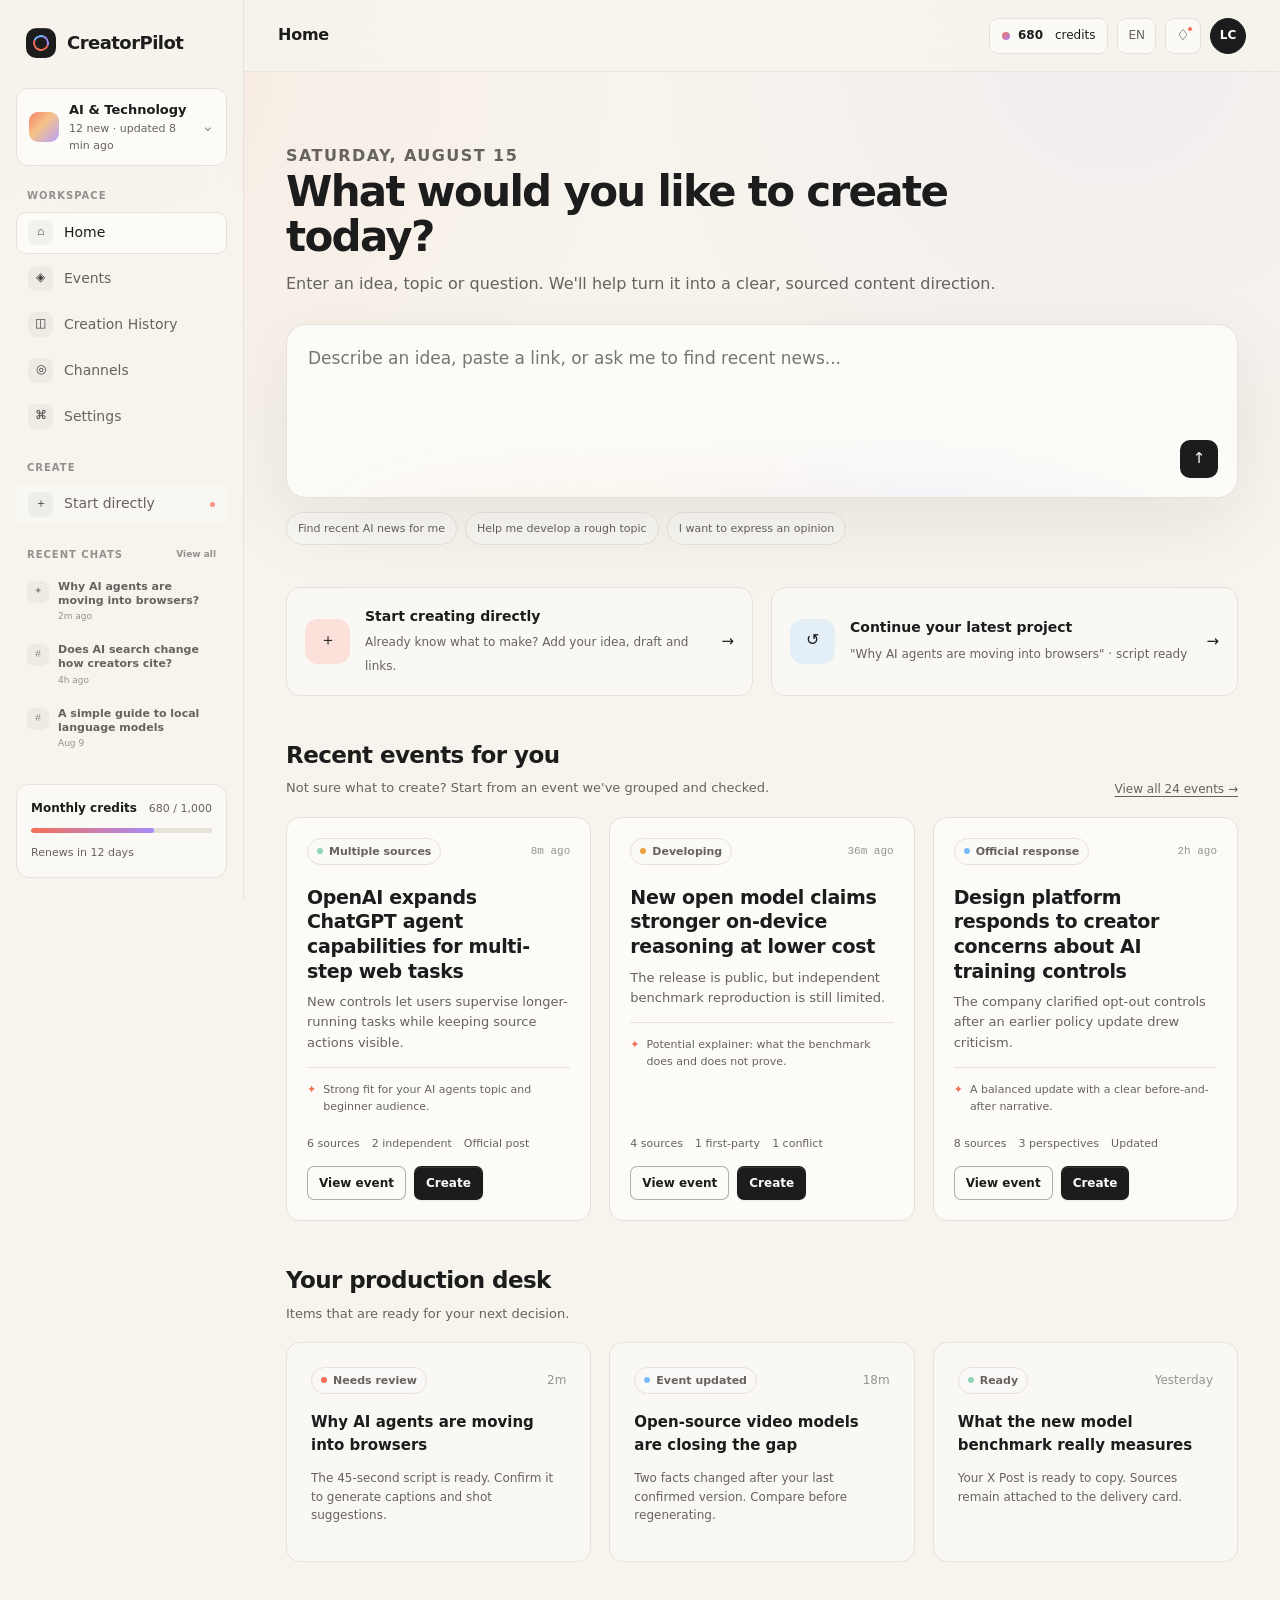
==== commit 1714e08f: "Update CreatorPilot prototype navigation and settings" ====
--- a/index.html
+++ b/index.html
@@ -96,6 +96,6 @@
       </main>
     </div>
   </div>
-  <script src="app.js"></script>
+  <script src="app.js?v=20260816-events-nav"></script>
 </body>
 </html>
